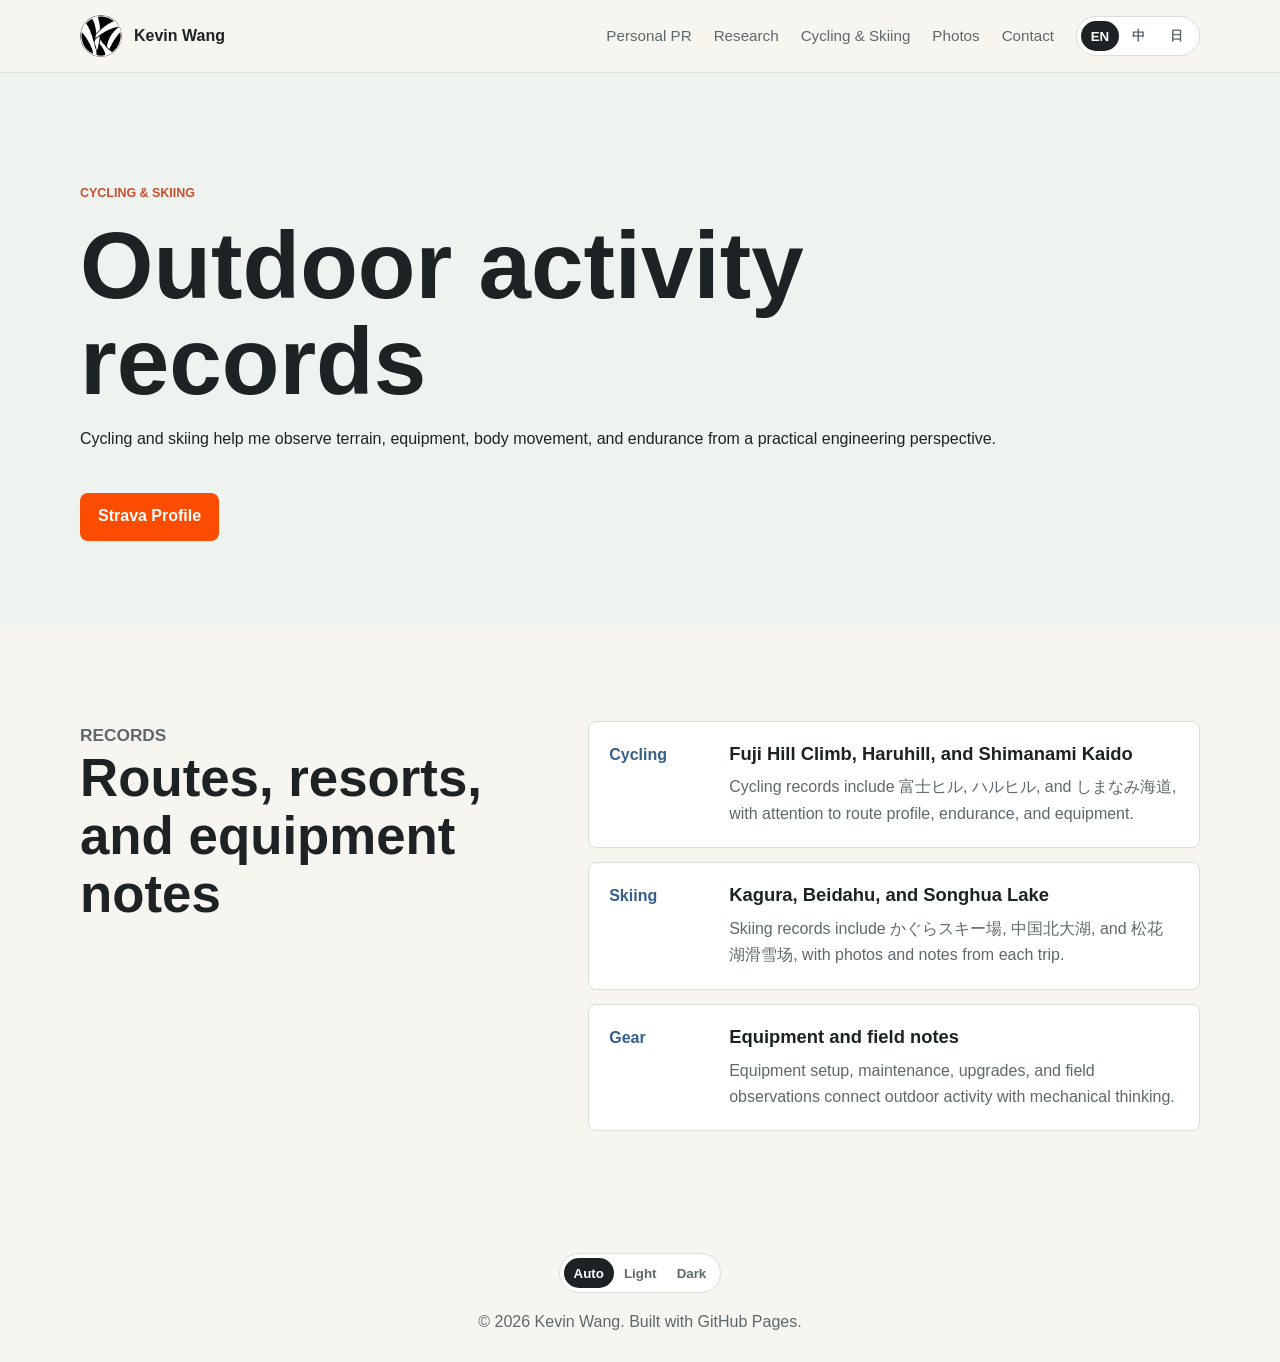
==== activity.html @ c82fac6e "Move activity and photos to subpages" ====
<!DOCTYPE html>
<html lang="en">
<head>
  <meta charset="UTF-8">
  <meta name="viewport" content="width=device-width, initial-scale=1.0">
  <meta name="description" content="Cycling and skiing records by Kevin Wang.">
  <title>Cycling & Skiing | Kevin Wang</title>
  <link rel="icon" type="image/png" sizes="32x32" href="assets/images/favicon.png">
  <link rel="apple-touch-icon" sizes="180x180" href="assets/images/apple-touch-icon.png">
  <link rel="stylesheet" href="assets/css/styles.css">
</head>
<body>
  <header class="site-header">
    <nav class="nav" aria-label="Main navigation">
      <a class="brand" href="index.html#home" aria-label="Kevin Wang home">
        <span class="brand-mark"><img src="assets/images/site-icon.png" alt=""></span>
        <span class="brand-text">Kevin Wang</span>
      </a>
      <button class="nav-toggle" type="button" aria-expanded="false" aria-controls="nav-menu" aria-label="Open navigation">
        <span></span>
        <span></span>
        <span></span>
      </button>
      <div class="nav-menu" id="nav-menu">
        <a href="index.html#pr" data-i18n="nav.pr">Personal PR</a>
        <a href="index.html#research" data-i18n="nav.research">Research</a>
        <a href="activity.html" data-i18n="nav.activity">Cycling & Skiing</a>
        <a href="photos.html" data-i18n="nav.photos">Photos</a>
        <a href="index.html#contact" data-i18n="nav.contact">Contact</a>
        <div class="language-switcher" aria-label="Language selector">
          <button class="lang-button active" type="button" data-lang="en">EN</button>
          <button class="lang-button" type="button" data-lang="zh">中</button>
          <button class="lang-button" type="button" data-lang="ja">日</button>
        </div>
      </div>
    </nav>
  </header>

  <main>
    <section class="subpage-hero section-muted">
      <div class="section-inner">
        <p class="section-kicker" data-i18n="activity.kicker">Cycling & Skiing</p>
        <h1 data-i18n="activity.title">Outdoor activity records</h1>
        <p data-i18n="activity.body">Cycling and skiing help me observe terrain, equipment, body movement, and endurance from a practical engineering perspective.</p>
        <a class="strava-link" href="https://strava.com/athletes/123462810" target="_blank" rel="noreferrer">Strava Profile</a>
      </div>
    </section>

    <section class="section">
      <div class="section-inner activity-layout">
        <div class="section-heading compact">
          <p class="section-kicker">Records</p>
          <h2>Routes, resorts, and equipment notes</h2>
        </div>
        <div class="ride-list">
          <article class="ride-item">
            <span class="ride-date">Cycling</span>
            <div>
              <h3 data-i18n="activity.cycling.title">Fuji Hill Climb, Haruhill, and Shimanami Kaido</h3>
              <p data-i18n="activity.cycling.body">Cycling records include 富士ヒル, ハルヒル, and しまなみ海道, with attention to route profile, endurance, and equipment.</p>
            </div>
          </article>
          <article class="ride-item">
            <span class="ride-date">Skiing</span>
            <div>
              <h3 data-i18n="activity.skiing.title">Kagura, Beidahu, and Songhua Lake</h3>
              <p data-i18n="activity.skiing.body">Skiing records include かぐらスキー場, 中国北大湖, and 松花湖滑雪场, with photos and notes from each trip.</p>
            </div>
          </article>
          <article class="ride-item">
            <span class="ride-date">Gear</span>
            <div>
              <h3 data-i18n="activity.gear.title">Equipment and field notes</h3>
              <p data-i18n="activity.gear.body">Equipment setup, maintenance, upgrades, and field observations connect outdoor activity with mechanical thinking.</p>
            </div>
          </article>
        </div>
      </div>
    </section>
  </main>

  <footer class="site-footer">
    <div class="theme-switcher footer-theme-switcher" aria-label="Theme selector">
      <button class="theme-button active" type="button" data-theme-choice="auto">Auto</button>
      <button class="theme-button" type="button" data-theme-choice="light">Light</button>
      <button class="theme-button" type="button" data-theme-choice="dark">Dark</button>
    </div>
    <p>&copy; <span id="year"></span> Kevin Wang. Built with GitHub Pages.</p>
  </footer>

  <script src="assets/js/main.js"></script>
</body>
</html>
---- assets/css/styles.css ----
:root {
  color-scheme: light;
  --bg: #f7f5ef;
  --surface: #ffffff;
  --surface-soft: #eef3f0;
  --ink: #1d2324;
  --muted: #5d696c;
  --line: #d8dedb;
  --accent: #c94f32;
  --accent-dark: #8f3525;
  --green: #2f6b57;
  --blue: #355f8c;
  --shadow: 0 20px 50px rgba(32, 39, 38, 0.12);
  --header-bg: rgba(247, 245, 239, 0.9);
  --header-line: rgba(216, 222, 219, 0.8);
  --on-dark: #ffffff;
  --band-bg: #1d2324;
  --band-text: #ffffff;
  --band-muted: rgba(255, 255, 255, 0.78);
  --band-line: rgba(255, 255, 255, 0.2);
  --control-active-bg: #1d2324;
  --control-active-fg: #ffffff;
  --hero-shade-desktop: linear-gradient(90deg, rgba(18, 24, 24, 0.82), rgba(18, 24, 24, 0.42), rgba(18, 24, 24, 0.12));
  --hero-shade-mobile: linear-gradient(180deg, rgba(18, 24, 24, 0.4), rgba(18, 24, 24, 0.86));
}

@media (prefers-color-scheme: dark) {
  :root {
    color-scheme: dark;
    --bg: #101414;
    --surface: #182020;
    --surface-soft: #141b1b;
    --ink: #eef3f0;
    --muted: #aab6b4;
    --line: #2b3838;
    --accent: #f07a55;
    --accent-dark: #ff9a7a;
    --green: #63a88e;
    --blue: #82aee0;
    --shadow: 0 20px 50px rgba(0, 0, 0, 0.38);
    --header-bg: rgba(16, 20, 20, 0.9);
    --header-line: rgba(43, 56, 56, 0.85);
    --on-dark: #f7f5ef;
    --band-bg: #090c0c;
    --band-text: #f7f5ef;
    --band-muted: rgba(247, 245, 239, 0.76);
    --band-line: rgba(247, 245, 239, 0.18);
    --control-active-bg: #f7f5ef;
    --control-active-fg: #101414;
    --hero-shade-desktop: linear-gradient(90deg, rgba(5, 8, 8, 0.9), rgba(5, 8, 8, 0.58), rgba(5, 8, 8, 0.22));
    --hero-shade-mobile: linear-gradient(180deg, rgba(5, 8, 8, 0.48), rgba(5, 8, 8, 0.92));
  }
}

:root[data-theme="light"] {
  color-scheme: light;
  --bg: #f7f5ef;
  --surface: #ffffff;
  --surface-soft: #eef3f0;
  --ink: #1d2324;
  --muted: #5d696c;
  --line: #d8dedb;
  --accent: #c94f32;
  --accent-dark: #8f3525;
  --green: #2f6b57;
  --blue: #355f8c;
  --shadow: 0 20px 50px rgba(32, 39, 38, 0.12);
  --header-bg: rgba(247, 245, 239, 0.9);
  --header-line: rgba(216, 222, 219, 0.8);
  --on-dark: #ffffff;
  --band-bg: #1d2324;
  --band-text: #ffffff;
  --band-muted: rgba(255, 255, 255, 0.78);
  --band-line: rgba(255, 255, 255, 0.2);
  --control-active-bg: #1d2324;
  --control-active-fg: #ffffff;
  --hero-shade-desktop: linear-gradient(90deg, rgba(18, 24, 24, 0.82), rgba(18, 24, 24, 0.42), rgba(18, 24, 24, 0.12));
  --hero-shade-mobile: linear-gradient(180deg, rgba(18, 24, 24, 0.4), rgba(18, 24, 24, 0.86));
}

:root[data-theme="dark"] {
  color-scheme: dark;
  --bg: #101414;
  --surface: #182020;
  --surface-soft: #141b1b;
  --ink: #eef3f0;
  --muted: #aab6b4;
  --line: #2b3838;
  --accent: #f07a55;
  --accent-dark: #ff9a7a;
  --green: #63a88e;
  --blue: #82aee0;
  --shadow: 0 20px 50px rgba(0, 0, 0, 0.38);
  --header-bg: rgba(16, 20, 20, 0.9);
  --header-line: rgba(43, 56, 56, 0.85);
  --on-dark: #f7f5ef;
  --band-bg: #090c0c;
  --band-text: #f7f5ef;
  --band-muted: rgba(247, 245, 239, 0.76);
  --band-line: rgba(247, 245, 239, 0.18);
  --control-active-bg: #f7f5ef;
  --control-active-fg: #101414;
  --hero-shade-desktop: linear-gradient(90deg, rgba(5, 8, 8, 0.9), rgba(5, 8, 8, 0.58), rgba(5, 8, 8, 0.22));
  --hero-shade-mobile: linear-gradient(180deg, rgba(5, 8, 8, 0.48), rgba(5, 8, 8, 0.92));
}

* {
  box-sizing: border-box;
}

html {
  scroll-behavior: smooth;
}

body {
  margin: 0;
  background: var(--bg);
  color: var(--ink);
  font-family: Inter, "Noto Sans SC", "Noto Sans JP", "Hiragino Sans", "Microsoft YaHei", Arial, sans-serif;
  line-height: 1.65;
}

img {
  display: block;
  max-width: 100%;
}

a {
  color: inherit;
  text-decoration: none;
}

.site-header {
  position: sticky;
  top: 0;
  z-index: 20;
  background: var(--header-bg);
  border-bottom: 1px solid var(--header-line);
  backdrop-filter: blur(16px);
}

.nav {
  display: flex;
  align-items: center;
  justify-content: space-between;
  width: min(1120px, calc(100% - 32px));
  min-height: 72px;
  margin: 0 auto;
}

.brand {
  display: inline-flex;
  align-items: center;
  gap: 12px;
  font-weight: 800;
}

.brand-mark {
  display: grid;
  width: 42px;
  height: 42px;
  overflow: hidden;
  place-items: center;
  border-radius: 50%;
  background: transparent;
  color: #fff;
  font-size: 0.9rem;
}

.brand-mark img {
  width: 100%;
  height: 100%;
  object-fit: contain;
}

.brand-text {
  white-space: nowrap;
}

.nav-menu {
  display: flex;
  align-items: center;
  gap: 22px;
  color: var(--muted);
  font-size: 0.95rem;
}

.nav-menu a:hover {
  color: var(--ink);
}

.language-switcher,
.theme-switcher {
  display: inline-flex;
  padding: 4px;
  border: 1px solid var(--line);
  border-radius: 999px;
  background: var(--surface);
}

.lang-button,
.theme-button {
  min-width: 38px;
  height: 30px;
  border: 0;
  border-radius: 999px;
  background: transparent;
  color: var(--muted);
  cursor: pointer;
  font-weight: 700;
}

.theme-button {
  min-width: 50px;
  padding: 0 10px;
}

.lang-button.active,
.theme-button.active {
  background: var(--control-active-bg);
  color: var(--control-active-fg);
}

.footer-theme-switcher {
  margin: 0 auto 16px;
  width: fit-content;
}

.nav-toggle {
  display: none;
  width: 42px;
  height: 42px;
  border: 1px solid var(--line);
  border-radius: 8px;
  background: var(--surface);
}

.nav-toggle span {
  display: block;
  width: 18px;
  height: 2px;
  margin: 4px auto;
  background: var(--ink);
}

.hero {
  position: relative;
  display: grid;
  min-height: 720px;
  overflow: hidden;
  place-items: end start;
  isolation: isolate;
}

.hero-media {
  position: absolute;
  inset: 0;
  z-index: -2;
}

.hero-media img {
  width: 100%;
  height: 100%;
  object-fit: cover;
}

.hero::after {
  position: absolute;
  inset: 0;
  z-index: -1;
  content: "";
  background: var(--hero-shade-desktop);
}

.hero-content {
  width: min(720px, calc(100% - 32px));
  margin: 0 auto 86px;
  color: var(--on-dark);
}

.eyebrow,
.section-kicker {
  margin: 0 0 14px;
  color: var(--accent);
  font-size: 0.78rem;
  font-weight: 900;
  letter-spacing: 0;
  text-transform: uppercase;
}

.hero .eyebrow {
  color: #f0c0aa;
}

h1,
h2,
h3,
p {
  overflow-wrap: anywhere;
}

h1 {
  max-width: 12em;
  margin: 0;
  font-size: clamp(2.8rem, 9vw, 5.9rem);
  line-height: 1.02;
  letter-spacing: 0;
}

h2 {
  margin: 0;
  font-size: clamp(2rem, 5vw, 3.3rem);
  line-height: 1.1;
  letter-spacing: 0;
}

h3 {
  margin: 0 0 8px;
  font-size: 1.15rem;
  line-height: 1.35;
}

.hero-copy {
  max-width: 620px;
  margin: 24px 0 0;
  color: color-mix(in srgb, var(--on-dark) 86%, transparent);
  font-size: 1.12rem;
}

.hero-actions {
  display: flex;
  flex-wrap: wrap;
  gap: 12px;
  margin-top: 32px;
}

.button {
  display: inline-flex;
  align-items: center;
  justify-content: center;
  min-height: 46px;
  padding: 0 20px;
  border-radius: 8px;
  font-weight: 800;
}

.button.primary {
  background: var(--accent);
  color: #fff;
}

.button.secondary {
  border: 1px solid rgba(255, 255, 255, 0.58);
  color: #fff;
}

.section,
.section-band {
  padding: 96px 0;
}

.subpage-hero {
  padding: 110px 0 84px;
}

.subpage-hero h1 {
  max-width: 10em;
  color: var(--ink);
}

.subpage-hero p:last-child {
  max-width: 720px;
  margin: 22px 0 0;
  color: var(--muted);
  font-size: 1.08rem;
}

.section-inner {
  width: min(1120px, calc(100% - 32px));
  margin: 0 auto;
}

.section-band {
  background: var(--band-bg);
  color: var(--band-text);
}

.pr-layout,
.contact-grid,
.activity-layout {
  display: grid;
  grid-template-columns: minmax(0, 0.85fr) minmax(0, 1.15fr);
  gap: 56px;
  align-items: start;
}

.pr-copy p,
.activity-layout > .section-heading p:last-of-type,
.contact-panel p {
  margin: 0;
  color: var(--band-muted);
  font-size: 1.08rem;
}

.pr-copy {
  display: grid;
  gap: 18px;
}

.quick-facts {
  display: flex;
  flex-wrap: wrap;
  gap: 10px;
  margin-top: 8px;
}

.quick-facts span {
  display: inline-flex;
  min-height: 36px;
  align-items: center;
  padding: 0 12px;
  border: 1px solid var(--band-line);
  border-radius: 8px;
  color: var(--band-text);
  font-size: 0.9rem;
  font-weight: 800;
}

.section-heading {
  display: flex;
  align-items: end;
  justify-content: space-between;
  gap: 24px;
  margin-bottom: 34px;
}

.section-heading.compact {
  display: block;
  margin-bottom: 0;
}

.section-note {
  max-width: 320px;
  margin: 0;
  color: var(--muted);
}

.section-muted {
  background: var(--surface-soft);
}

.project-grid {
  display: grid;
  grid-template-columns: repeat(3, minmax(0, 1fr));
  gap: 22px;
}

.project-card {
  overflow: hidden;
  border: 1px solid var(--line);
  border-radius: 8px;
  background: var(--surface);
  box-shadow: var(--shadow);
}

.project-card img {
  width: 100%;
  aspect-ratio: 4 / 3;
  object-fit: cover;
}

.card-body {
  padding: 22px;
}

.tag {
  display: inline-block;
  margin-bottom: 12px;
  color: var(--green);
  font-size: 0.78rem;
  font-weight: 900;
}

.card-body p,
.ride-item p {
  margin: 0;
  color: var(--muted);
}

.gallery-grid {
  display: grid;
  grid-template-columns: repeat(4, minmax(0, 1fr));
  gap: 16px;
}

.gallery-grid figure {
  position: relative;
  min-height: 220px;
  margin: 0;
  overflow: hidden;
  border-radius: 8px;
  background: #d8dedb;
}

.gallery-grid img {
  width: 100%;
  height: 100%;
  min-height: 220px;
  object-fit: cover;
  transition: transform 0.25s ease;
}

.gallery-grid figure:hover img {
  transform: scale(1.04);
}

.gallery-grid figcaption {
  position: absolute;
  right: 12px;
  bottom: 12px;
  left: 12px;
  padding: 10px 12px;
  border-radius: 8px;
  background: rgba(29, 35, 36, 0.72);
  color: #fff;
  font-weight: 800;
}

.activity-layout {
  align-items: stretch;
}

.activity-layout > .section-heading p:last-of-type {
  color: var(--muted);
}

.link-button {
  width: fit-content;
  margin-top: 24px;
  background: var(--green);
  color: #fff;
}

.strava-link {
  display: inline-flex;
  min-height: 48px;
  width: fit-content;
  align-items: center;
  justify-content: center;
  margin-top: 24px;
  padding: 0 18px;
  border-radius: 8px;
  background: #fc4c02;
  color: #fff;
  font-weight: 900;
}

.ride-list {
  display: grid;
  gap: 14px;
}

.ride-item {
  display: grid;
  grid-template-columns: 98px minmax(0, 1fr);
  gap: 22px;
  padding: 20px;
  border: 1px solid var(--line);
  border-radius: 8px;
  background: var(--surface);
}

.ride-date {
  color: var(--blue);
  font-weight: 900;
}

.contact-links {
  display: flex;
  flex-wrap: wrap;
  gap: 12px;
}

.contact-panel {
  display: grid;
  gap: 18px;
}

.contact-links a {
  display: inline-flex;
  min-height: 44px;
  align-items: center;
  justify-content: center;
  padding: 0 18px;
  border: 1px solid rgba(255, 255, 255, 0.22);
  border-radius: 8px;
  color: #fff;
  font-weight: 800;
}

.site-footer {
  padding: 26px 16px;
  color: var(--muted);
  text-align: center;
}

.site-footer p {
  margin: 0;
}

@media (max-width: 860px) {
  .nav-toggle {
    display: inline-block;
  }

  .nav-menu {
    position: absolute;
    top: 72px;
    right: 16px;
    left: 16px;
    display: none;
    flex-direction: column;
    align-items: stretch;
    gap: 4px;
    padding: 14px;
    border: 1px solid var(--line);
    border-radius: 8px;
    background: var(--surface);
    box-shadow: var(--shadow);
  }

  .nav-menu.open {
    display: flex;
  }

  .nav-menu a {
    padding: 10px 8px;
  }

  .language-switcher,
  .theme-switcher {
    align-self: flex-start;
    margin-top: 8px;
  }

  .hero {
    min-height: 650px;
  }

  .hero::after {
    background: var(--hero-shade-mobile);
  }

  .hero-content {
    margin-bottom: 52px;
  }

  .pr-layout,
  .contact-grid,
  .activity-layout {
    grid-template-columns: 1fr;
    gap: 28px;
  }

  .project-grid,
  .gallery-grid {
    grid-template-columns: repeat(2, minmax(0, 1fr));
  }
}

@media (max-width: 560px) {
  .brand-text {
    display: none;
  }

  .section,
  .section-band {
    padding: 68px 0;
  }

  .subpage-hero {
    padding: 78px 0 56px;
  }

  .project-grid,
  .gallery-grid {
    grid-template-columns: 1fr;
  }

  .ride-item {
    grid-template-columns: 1fr;
    gap: 8px;
  }
}
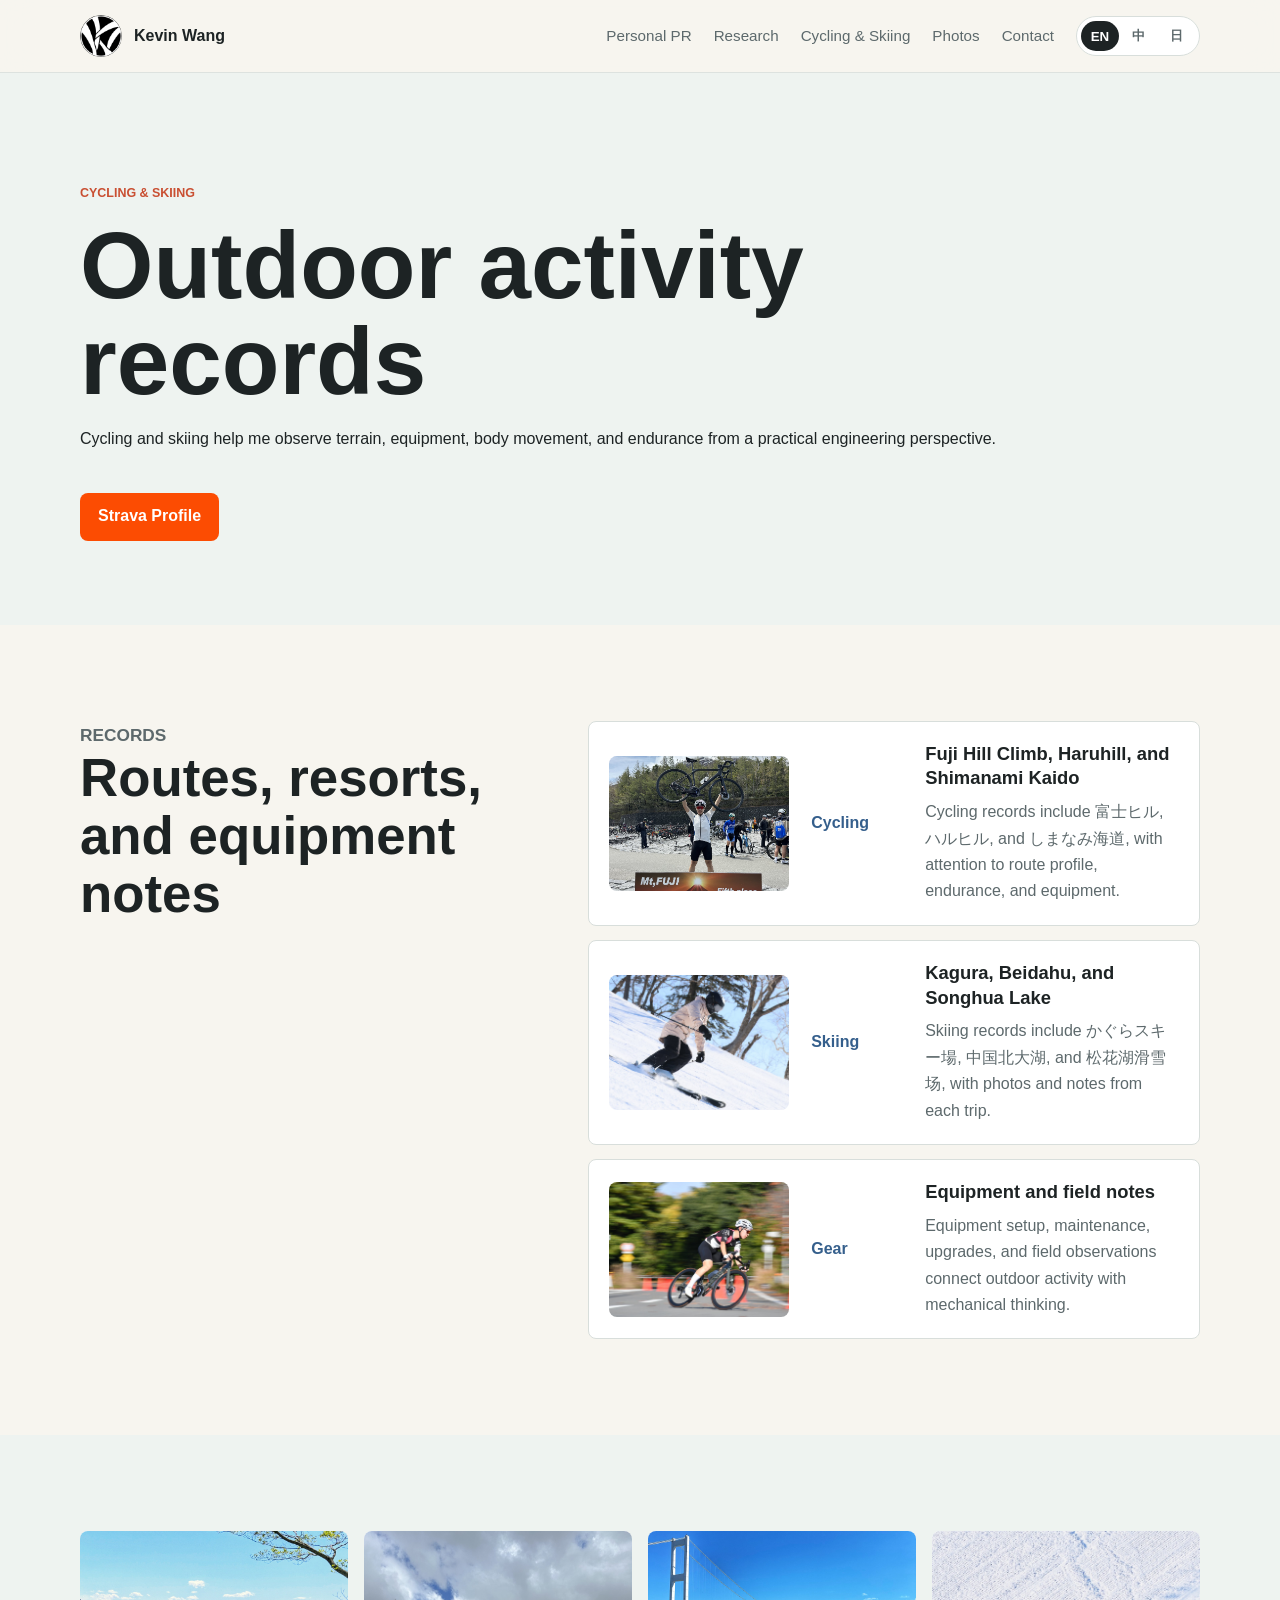
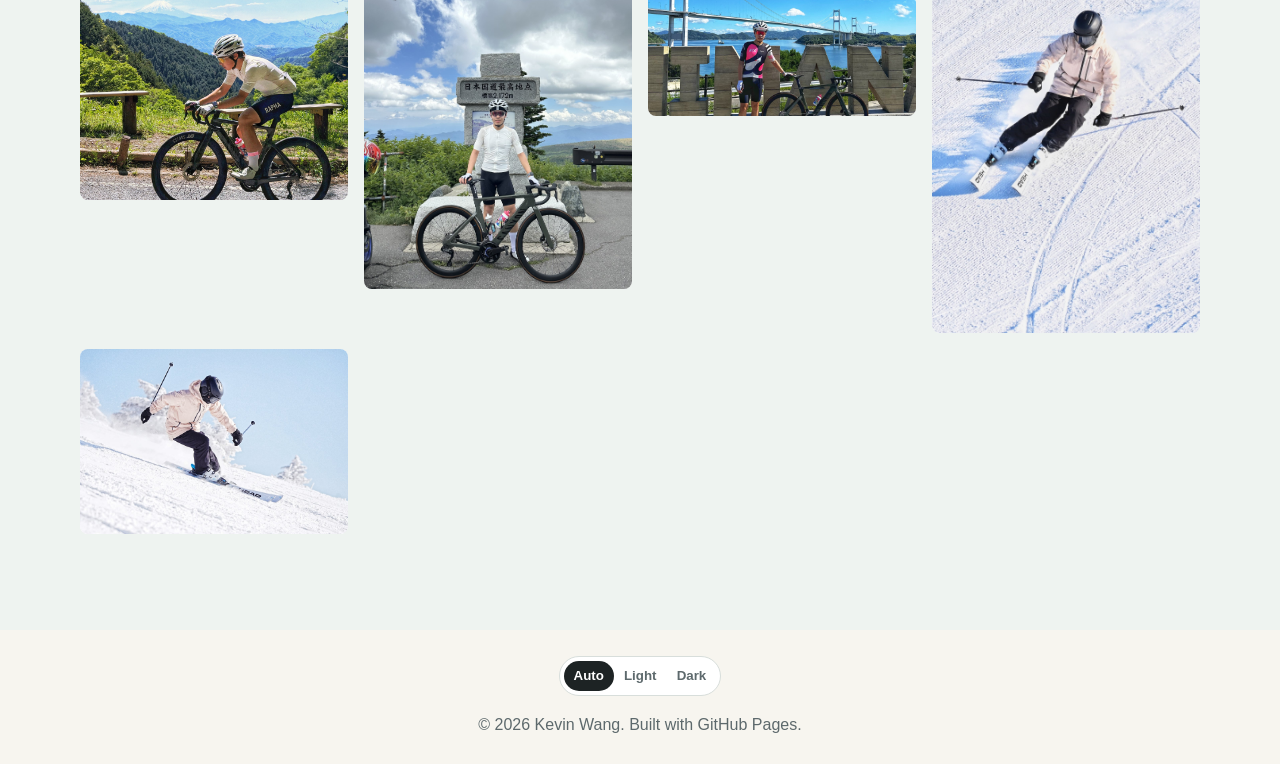
==== commit ffd295f5: "Add photo caption overlays" ====
--- a/activity.html
+++ b/activity.html
@@ -53,27 +53,42 @@
           <h2>Routes, resorts, and equipment notes</h2>
         </div>
         <div class="ride-list">
-          <article class="ride-item">
+          <article class="ride-item media-ride-item">
+            <img src="assets/images/activity/cycling-fuji-hillclimb-finish.jpg" alt="Fuji Hill Climb finish area">
             <span class="ride-date">Cycling</span>
             <div>
               <h3 data-i18n="activity.cycling.title">Fuji Hill Climb, Haruhill, and Shimanami Kaido</h3>
               <p data-i18n="activity.cycling.body">Cycling records include 富士ヒル, ハルヒル, and しまなみ海道, with attention to route profile, endurance, and equipment.</p>
             </div>
           </article>
-          <article class="ride-item">
+          <article class="ride-item media-ride-item">
+            <img src="assets/images/activity/skiing-slope-carve.jpg" alt="Skiing on a snowy slope">
             <span class="ride-date">Skiing</span>
             <div>
               <h3 data-i18n="activity.skiing.title">Kagura, Beidahu, and Songhua Lake</h3>
               <p data-i18n="activity.skiing.body">Skiing records include かぐらスキー場, 中国北大湖, and 松花湖滑雪场, with photos and notes from each trip.</p>
             </div>
           </article>
-          <article class="ride-item">
+          <article class="ride-item media-ride-item">
+            <img src="assets/images/activity/cycling-road-action.jpg" alt="Road cycling action">
             <span class="ride-date">Gear</span>
             <div>
               <h3 data-i18n="activity.gear.title">Equipment and field notes</h3>
               <p data-i18n="activity.gear.body">Equipment setup, maintenance, upgrades, and field observations connect outdoor activity with mechanical thinking.</p>
             </div>
           </article>
+        </div>
+      </div>
+    </section>
+
+    <section class="section section-muted">
+      <div class="section-inner">
+        <div class="activity-photo-grid">
+          <figure tabindex="0"><img src="assets/images/activity/cycling-fuji-view.jpg" alt="Cycling with Mount Fuji view"><figcaption>Fuji view ride</figcaption></figure>
+          <figure tabindex="0"><img src="assets/images/activity/cycling-summit-bike.jpg" alt="Cycling summit record"><figcaption>Summit record</figcaption></figure>
+          <figure tabindex="0"><img src="assets/images/activity/cycling-shimanami-kaido.jpg" alt="Shimanami Kaido cycling"><figcaption>Shimanami Kaido</figcaption></figure>
+          <figure tabindex="0"><img src="assets/images/activity/skiing-groomed-run.jpg" alt="Skiing on a groomed run"><figcaption>Groomed ski run</figcaption></figure>
+          <figure tabindex="0"><img src="assets/images/activity/skiing-snow-turn.jpg" alt="Ski turn in powder snow"><figcaption>Snow turn</figcaption></figure>
         </div>
       </div>
     </section>
--- a/assets/css/styles.css
+++ b/assets/css/styles.css
@@ -502,6 +502,12 @@
   background: #d8dedb;
 }
 
+.gallery-grid figure:focus,
+.activity-photo-grid figure:focus {
+  outline: 2px solid var(--accent);
+  outline-offset: 3px;
+}
+
 .gallery-grid img {
   width: 100%;
   height: 100%;
@@ -514,6 +520,25 @@
   transform: scale(1.04);
 }
 
+.natural-gallery {
+  align-items: start;
+}
+
+.natural-gallery figure {
+  min-height: 0;
+}
+
+.natural-gallery img {
+  height: auto;
+  min-height: 0;
+  aspect-ratio: auto;
+  object-fit: contain;
+}
+
+.natural-gallery figure:hover img {
+  transform: none;
+}
+
 .gallery-grid figcaption {
   position: absolute;
   right: 12px;
@@ -524,6 +549,16 @@
   background: rgba(29, 35, 36, 0.72);
   color: #fff;
   font-weight: 800;
+  opacity: 0;
+  transform: translateY(8px);
+  transition: opacity 0.2s ease, transform 0.2s ease;
+}
+
+.gallery-grid figure:hover figcaption,
+.gallery-grid figure:focus figcaption,
+.gallery-grid figure:focus-within figcaption {
+  opacity: 1;
+  transform: translateY(0);
 }
 
 .activity-layout {
@@ -568,6 +603,70 @@
   border: 1px solid var(--line);
   border-radius: 8px;
   background: var(--surface);
+}
+
+.media-ride-item {
+  grid-template-columns: 180px 92px minmax(0, 1fr);
+  align-items: center;
+}
+
+.media-ride-item img {
+  width: 100%;
+  aspect-ratio: 4 / 3;
+  border-radius: 8px;
+  object-fit: cover;
+}
+
+.activity-photo-grid {
+  display: grid;
+  grid-template-columns: repeat(4, minmax(0, 1fr));
+  gap: 16px;
+  align-items: start;
+}
+
+.activity-photo-grid figure {
+  position: relative;
+  margin: 0;
+  overflow: hidden;
+  border-radius: 8px;
+  background: var(--surface);
+}
+
+.activity-photo-grid img {
+  width: 100%;
+  height: auto;
+  object-fit: contain;
+}
+
+.activity-photo-grid figcaption {
+  position: absolute;
+  right: 12px;
+  bottom: 12px;
+  left: 12px;
+  padding: 10px 12px;
+  border-radius: 8px;
+  background: rgba(29, 35, 36, 0.72);
+  color: #fff;
+  font-size: 0.9rem;
+  font-weight: 800;
+  opacity: 0;
+  transform: translateY(8px);
+  transition: opacity 0.2s ease, transform 0.2s ease;
+}
+
+.activity-photo-grid figure:hover figcaption,
+.activity-photo-grid figure:focus figcaption,
+.activity-photo-grid figure:focus-within figcaption {
+  opacity: 1;
+  transform: translateY(0);
+}
+
+@media (hover: none) {
+  .gallery-grid figure:active figcaption,
+  .activity-photo-grid figure:active figcaption {
+    opacity: 1;
+    transform: translateY(0);
+  }
 }
 
 .ride-date {
@@ -666,6 +765,22 @@
   .gallery-grid {
     grid-template-columns: repeat(2, minmax(0, 1fr));
   }
+
+  .media-ride-item {
+    grid-template-columns: 140px minmax(0, 1fr);
+  }
+
+  .media-ride-item .ride-date {
+    grid-column: 2;
+  }
+
+  .media-ride-item div {
+    grid-column: 1 / -1;
+  }
+
+  .activity-photo-grid {
+    grid-template-columns: repeat(2, minmax(0, 1fr));
+  }
 }
 
 @media (max-width: 560px) {
@@ -691,4 +806,15 @@
     grid-template-columns: 1fr;
     gap: 8px;
   }
-}
+
+  .media-ride-item,
+  .media-ride-item .ride-date,
+  .media-ride-item div {
+    grid-template-columns: 1fr;
+    grid-column: auto;
+  }
+
+  .activity-photo-grid {
+    grid-template-columns: 1fr;
+  }
+}
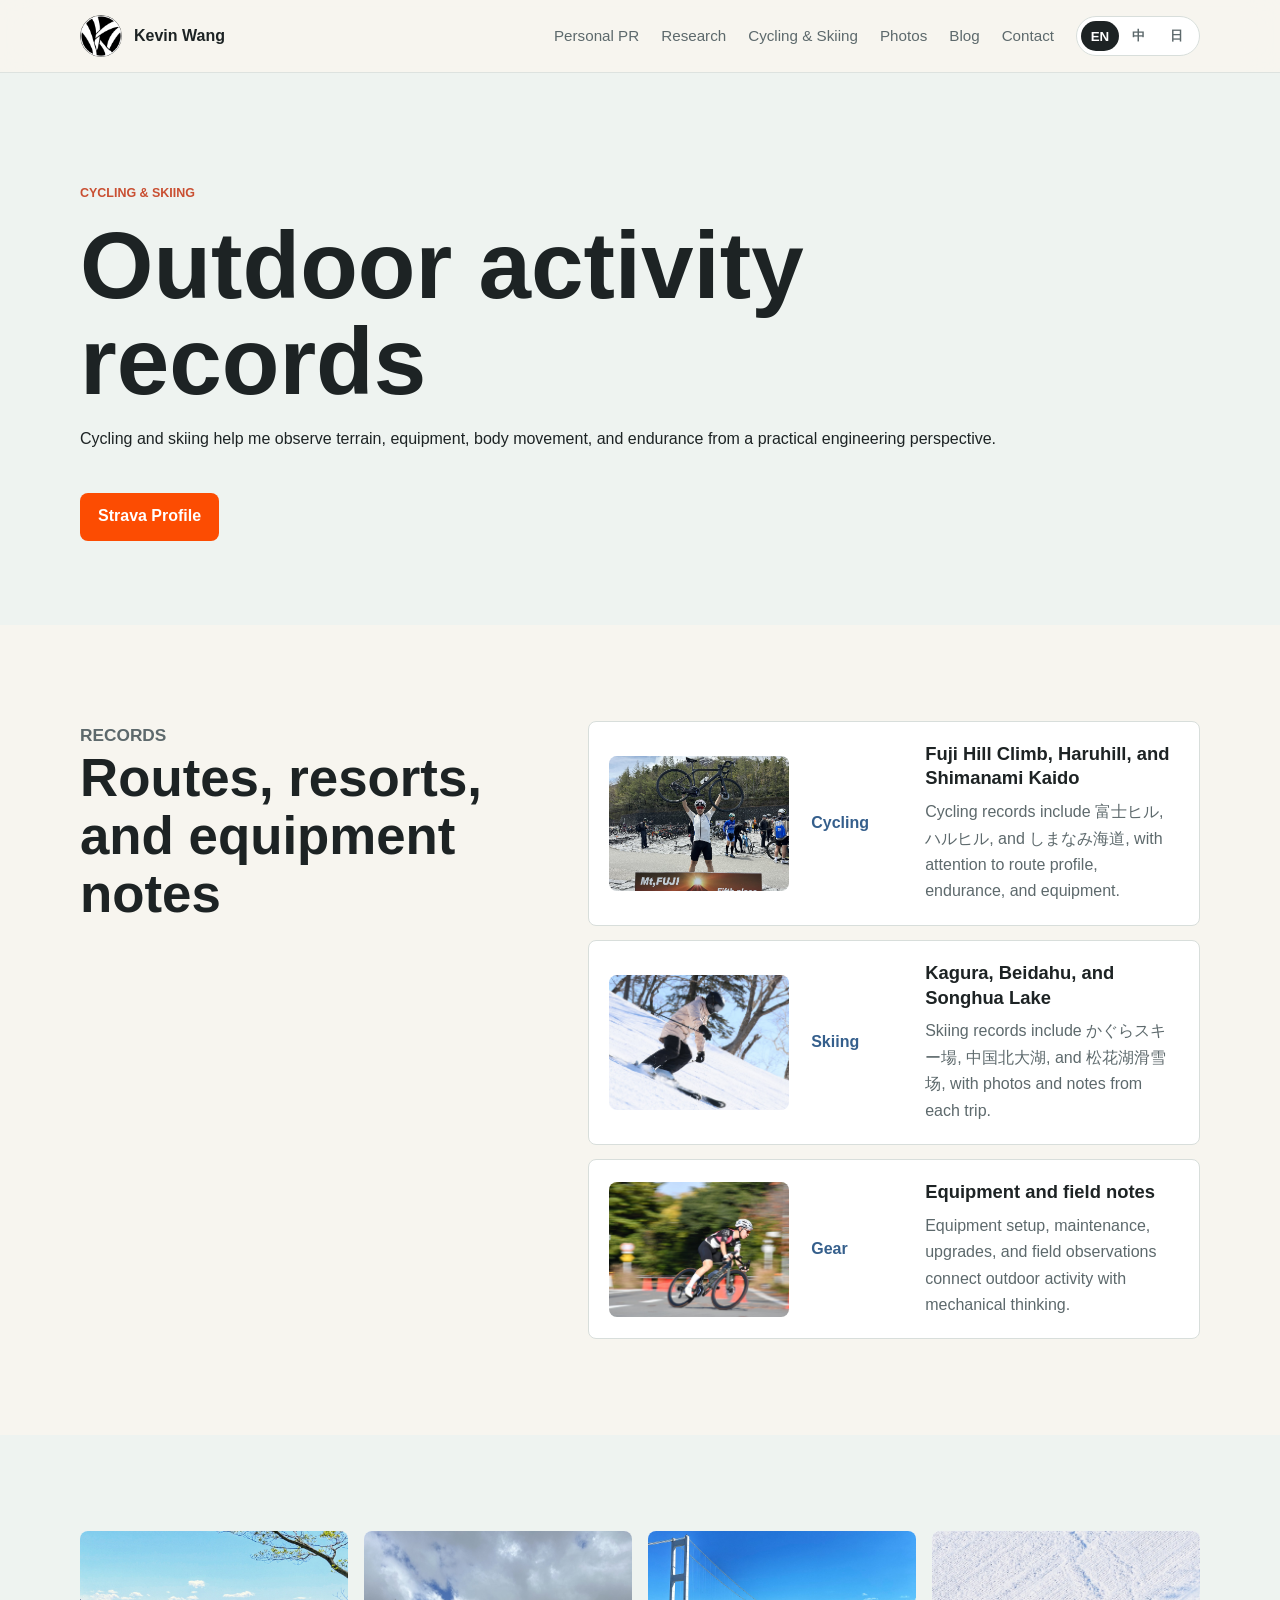
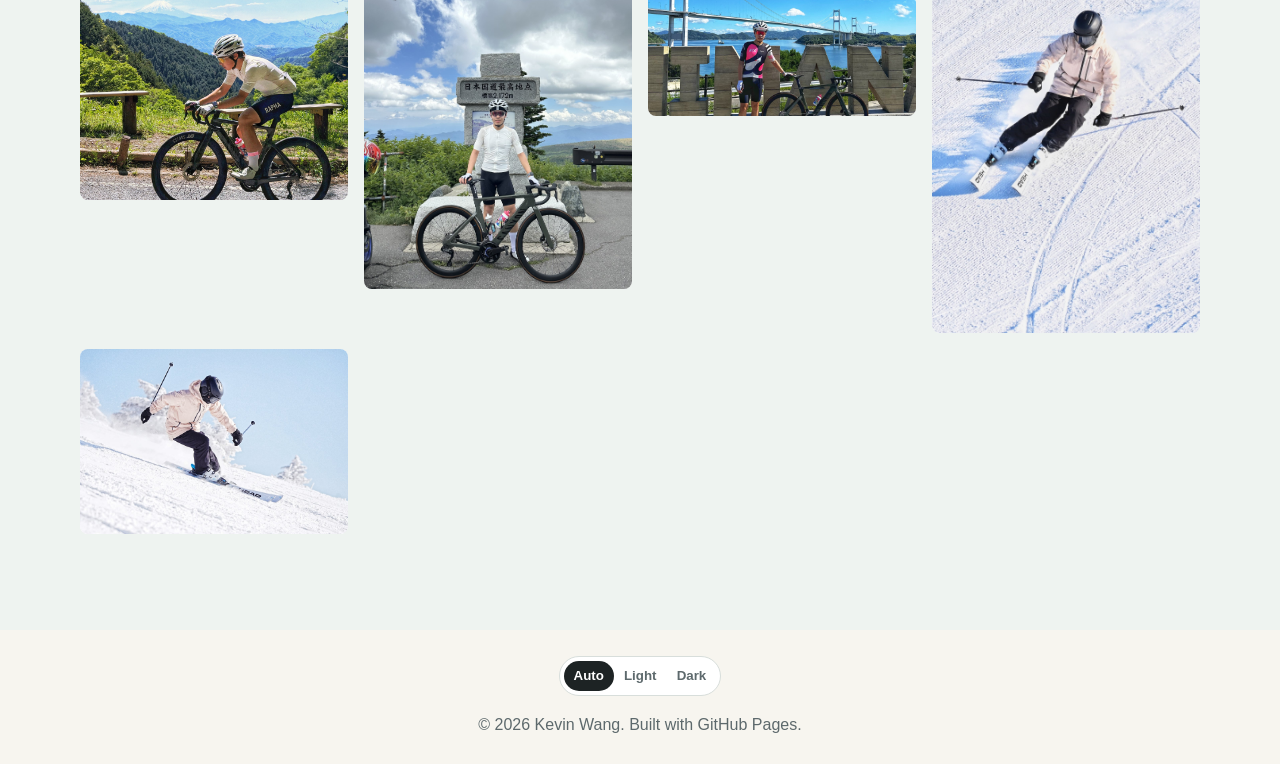
==== commit 94b39931: "Add static blog page" ====
--- a/activity.html
+++ b/activity.html
@@ -26,6 +26,7 @@
         <a href="index.html#research" data-i18n="nav.research">Research</a>
         <a href="activity.html" data-i18n="nav.activity">Cycling & Skiing</a>
         <a href="photos.html" data-i18n="nav.photos">Photos</a>
+        <a href="blog.html" data-i18n="nav.blog">Blog</a>
         <a href="index.html#contact" data-i18n="nav.contact">Contact</a>
         <div class="language-switcher" aria-label="Language selector">
           <button class="lang-button active" type="button" data-lang="en">EN</button>
--- a/assets/css/styles.css
+++ b/assets/css/styles.css
@@ -455,6 +455,48 @@
   gap: 22px;
 }
 
+.blog-grid {
+  display: grid;
+  grid-template-columns: repeat(3, minmax(0, 1fr));
+  gap: 22px;
+}
+
+.blog-card {
+  display: grid;
+  min-height: 260px;
+  align-content: start;
+  gap: 14px;
+  padding: 24px;
+  border: 1px solid var(--line);
+  border-radius: 8px;
+  background: var(--surface);
+  box-shadow: var(--shadow);
+}
+
+.blog-card h2 {
+  margin: 0;
+  font-size: 1.35rem;
+  line-height: 1.25;
+}
+
+.blog-card p {
+  margin: 0;
+  color: var(--muted);
+}
+
+.blog-card a {
+  width: fit-content;
+  margin-top: auto;
+  color: var(--accent);
+  font-weight: 900;
+}
+
+.blog-date {
+  color: var(--blue);
+  font-size: 0.85rem;
+  font-weight: 900;
+}
+
 .project-card {
   overflow: hidden;
   border: 1px solid var(--line);
@@ -762,7 +804,8 @@
   }
 
   .project-grid,
-  .gallery-grid {
+  .gallery-grid,
+  .blog-grid {
     grid-template-columns: repeat(2, minmax(0, 1fr));
   }
 
@@ -798,7 +841,8 @@
   }
 
   .project-grid,
-  .gallery-grid {
+  .gallery-grid,
+  .blog-grid {
     grid-template-columns: 1fr;
   }
 
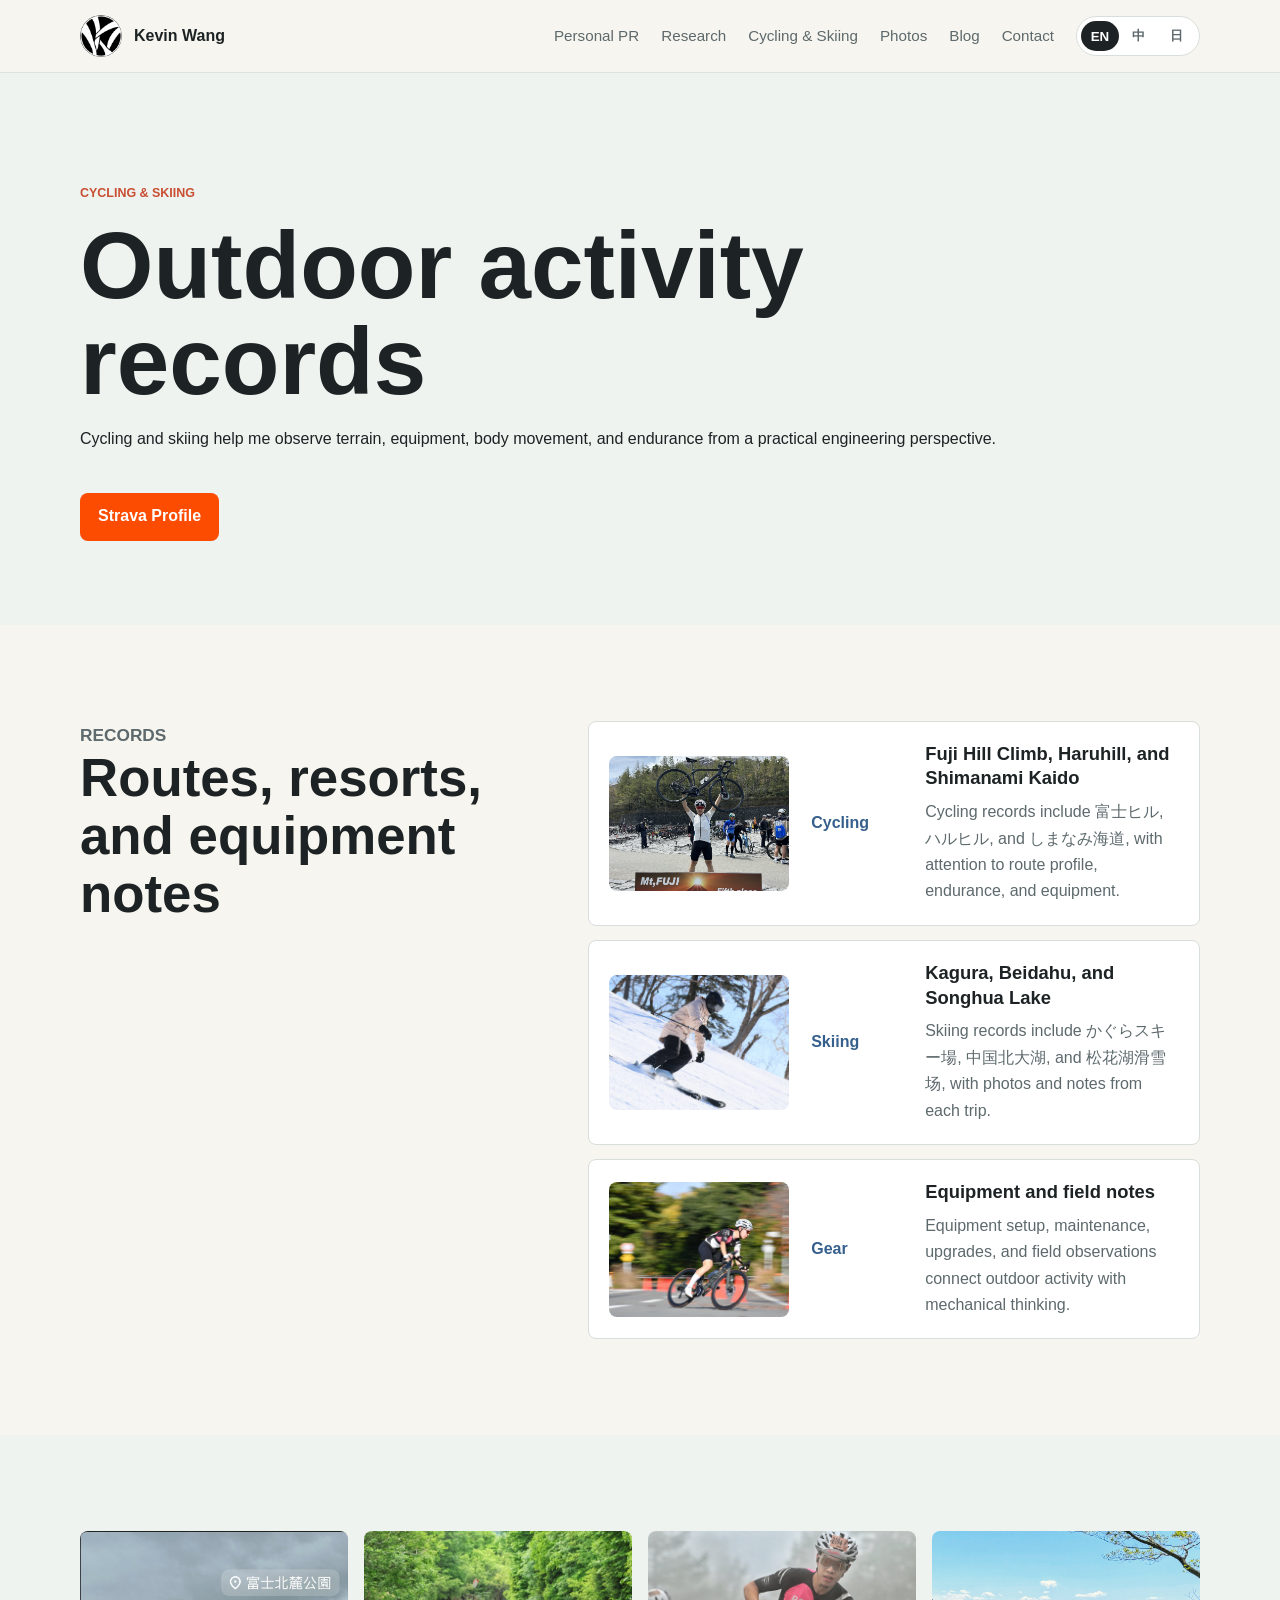
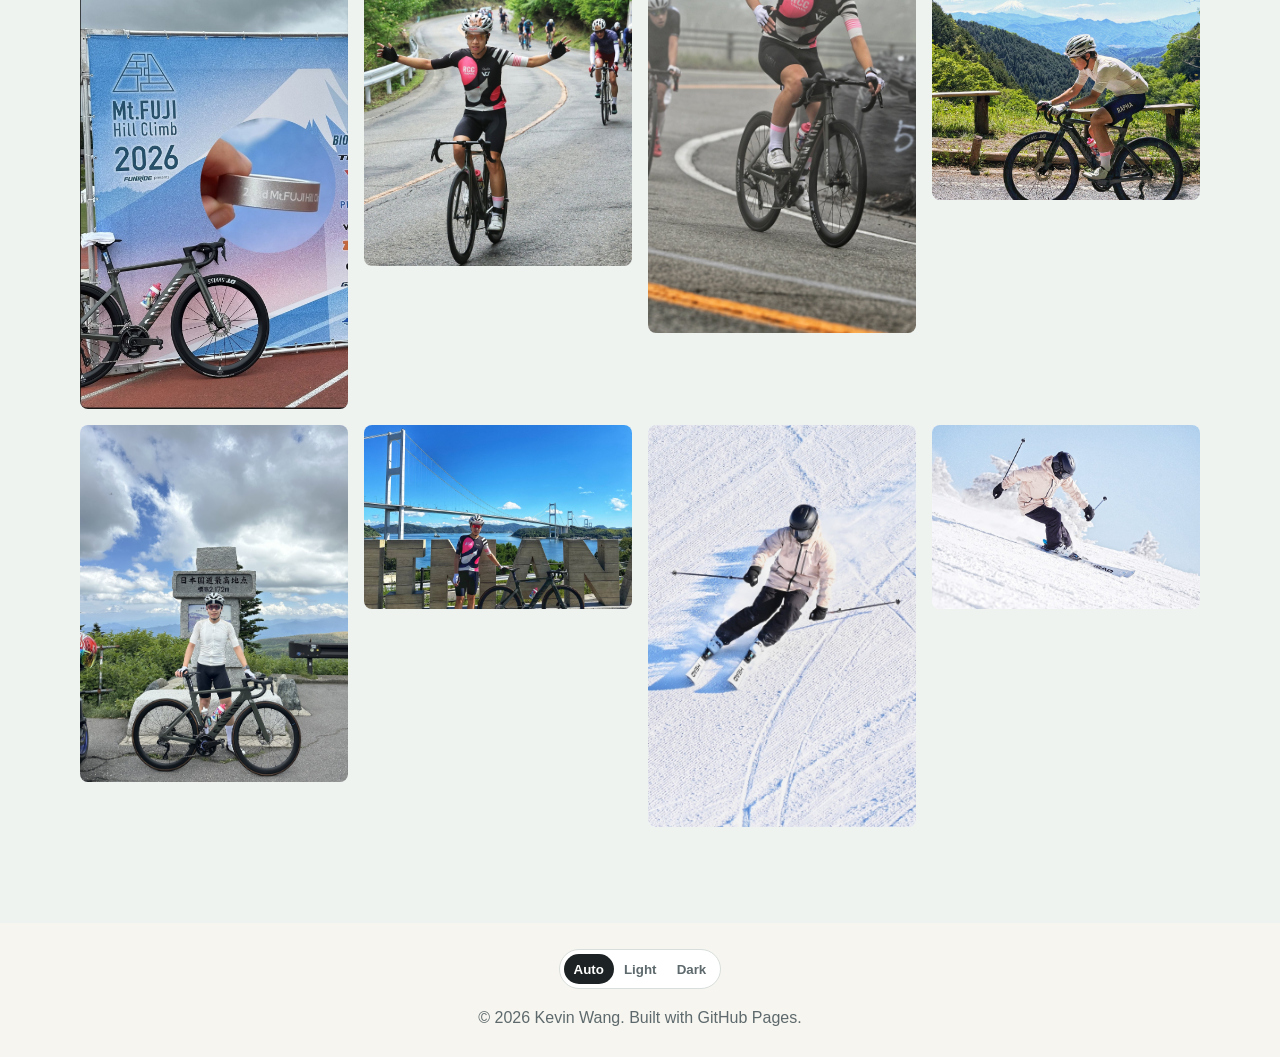
==== commit 911c4a55: "Add Fuji Hill Climb Silver Ring blog post" ====
--- a/activity.html
+++ b/activity.html
@@ -85,6 +85,9 @@
     <section class="section section-muted">
       <div class="section-inner">
         <div class="activity-photo-grid">
+          <figure tabindex="0"><img src="assets/images/activity/fuji-hill-silver-ring.jpg" alt="Mt. Fuji Hill Climb silver ring"><figcaption>Silver Ring</figcaption></figure>
+          <figure tabindex="0"><img src="assets/images/activity/fuji-hill-climb-road.jpg" alt="Cycling during Mt. Fuji Hill Climb"><figcaption>Fuji Hill climb</figcaption></figure>
+          <figure tabindex="0"><img src="assets/images/activity/fuji-hill-fog-climb.jpg" alt="Cycling through fog at Mt. Fuji Hill Climb"><figcaption>Foggy upper slopes</figcaption></figure>
           <figure tabindex="0"><img src="assets/images/activity/cycling-fuji-view.jpg" alt="Cycling with Mount Fuji view"><figcaption>Fuji view ride</figcaption></figure>
           <figure tabindex="0"><img src="assets/images/activity/cycling-summit-bike.jpg" alt="Cycling summit record"><figcaption>Summit record</figcaption></figure>
           <figure tabindex="0"><img src="assets/images/activity/cycling-shimanami-kaido.jpg" alt="Shimanami Kaido cycling"><figcaption>Shimanami Kaido</figcaption></figure>
--- a/assets/css/styles.css
+++ b/assets/css/styles.css
@@ -497,6 +497,101 @@
   font-weight: 900;
 }
 
+.blog-post {
+  width: min(960px, calc(100% - 32px));
+  margin: 0 auto;
+  padding: 92px 0;
+}
+
+.blog-post-header {
+  margin-bottom: 30px;
+}
+
+.blog-post-header h1 {
+  max-width: 900px;
+  color: var(--ink);
+}
+
+.blog-post-meta {
+  margin: 18px 0 0;
+  color: var(--muted);
+  font-weight: 800;
+}
+
+.blog-hero-image,
+.blog-post-gallery figure {
+  position: relative;
+  margin: 0;
+  overflow: hidden;
+  border-radius: 8px;
+  background: var(--surface);
+}
+
+.blog-hero-image img,
+.blog-post-gallery img {
+  width: 100%;
+  height: auto;
+  display: block;
+}
+
+.blog-hero-image figcaption,
+.blog-post-gallery figcaption {
+  position: absolute;
+  right: 12px;
+  bottom: 12px;
+  left: 12px;
+  padding: 10px 12px;
+  border-radius: 8px;
+  background: rgba(29, 35, 36, 0.72);
+  color: #fff;
+  font-weight: 800;
+  opacity: 0;
+  transform: translateY(8px);
+  transition: opacity 0.2s ease, transform 0.2s ease;
+}
+
+.blog-hero-image:hover figcaption,
+.blog-hero-image:focus figcaption,
+.blog-post-gallery figure:hover figcaption,
+.blog-post-gallery figure:focus figcaption {
+  opacity: 1;
+  transform: translateY(0);
+}
+
+.blog-post-body {
+  display: grid;
+  gap: 18px;
+  margin: 36px 0;
+  color: var(--ink);
+  font-size: 1.06rem;
+}
+
+.blog-post-body p {
+  margin: 0;
+}
+
+.result-list {
+  display: flex;
+  flex-wrap: wrap;
+  gap: 10px;
+  margin: 8px 0;
+}
+
+.result-list span {
+  padding: 8px 12px;
+  border: 1px solid var(--line);
+  border-radius: 8px;
+  background: var(--surface);
+  color: var(--blue);
+  font-weight: 900;
+}
+
+.blog-post-gallery {
+  display: grid;
+  grid-template-columns: repeat(2, minmax(0, 1fr));
+  gap: 18px;
+}
+
 .project-card {
   overflow: hidden;
   border: 1px solid var(--line);
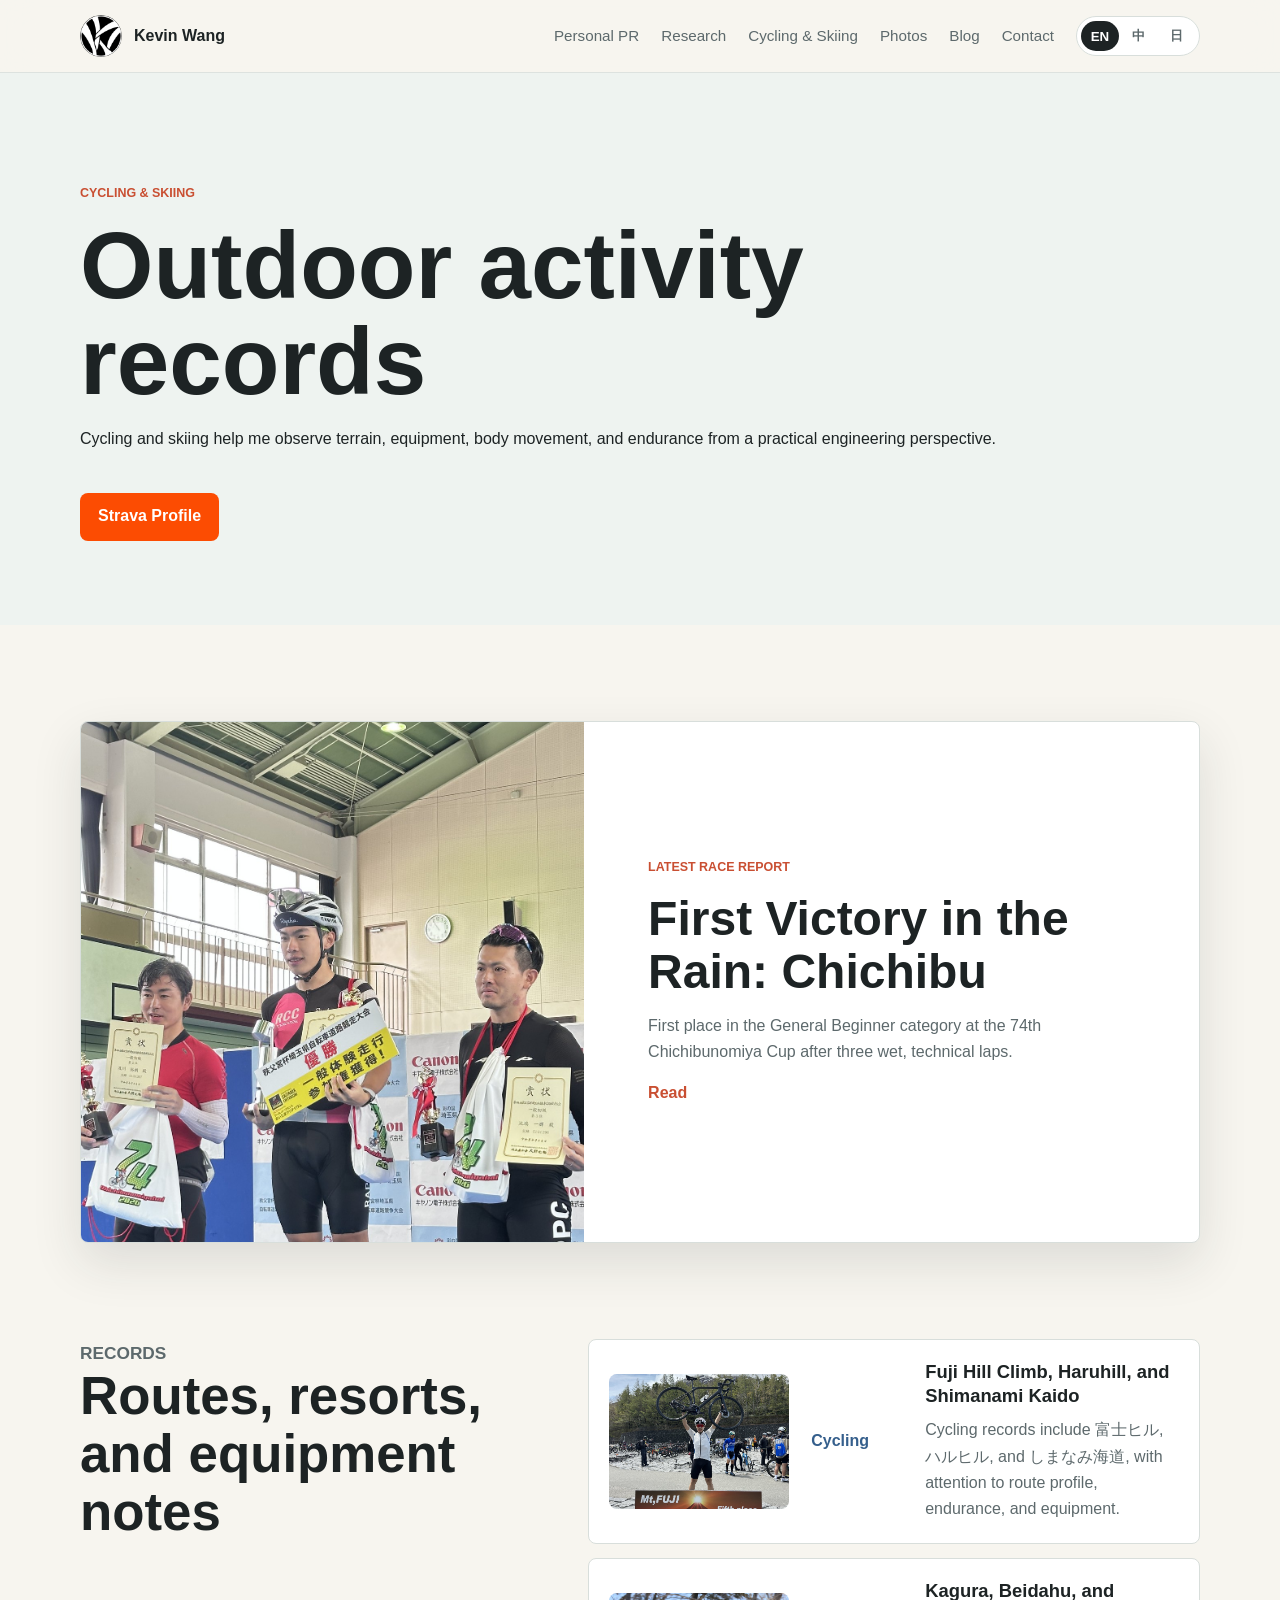
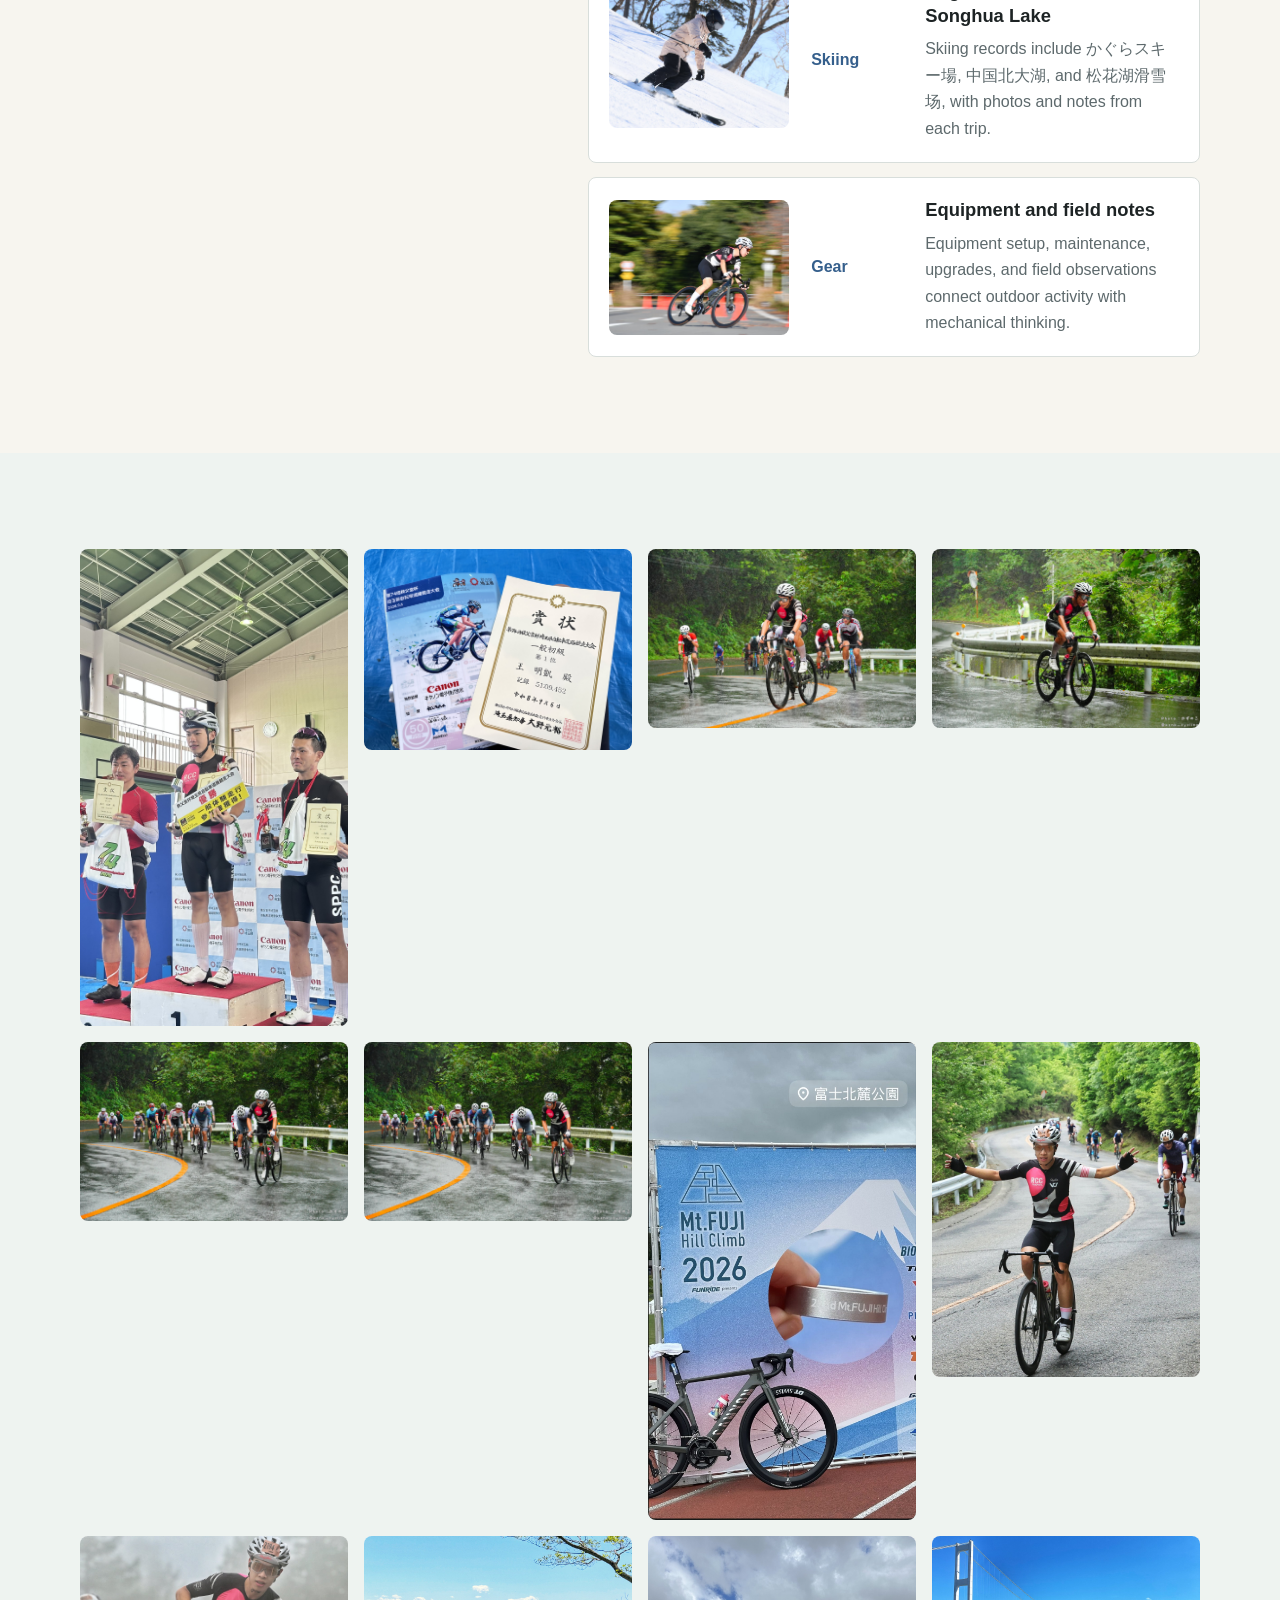
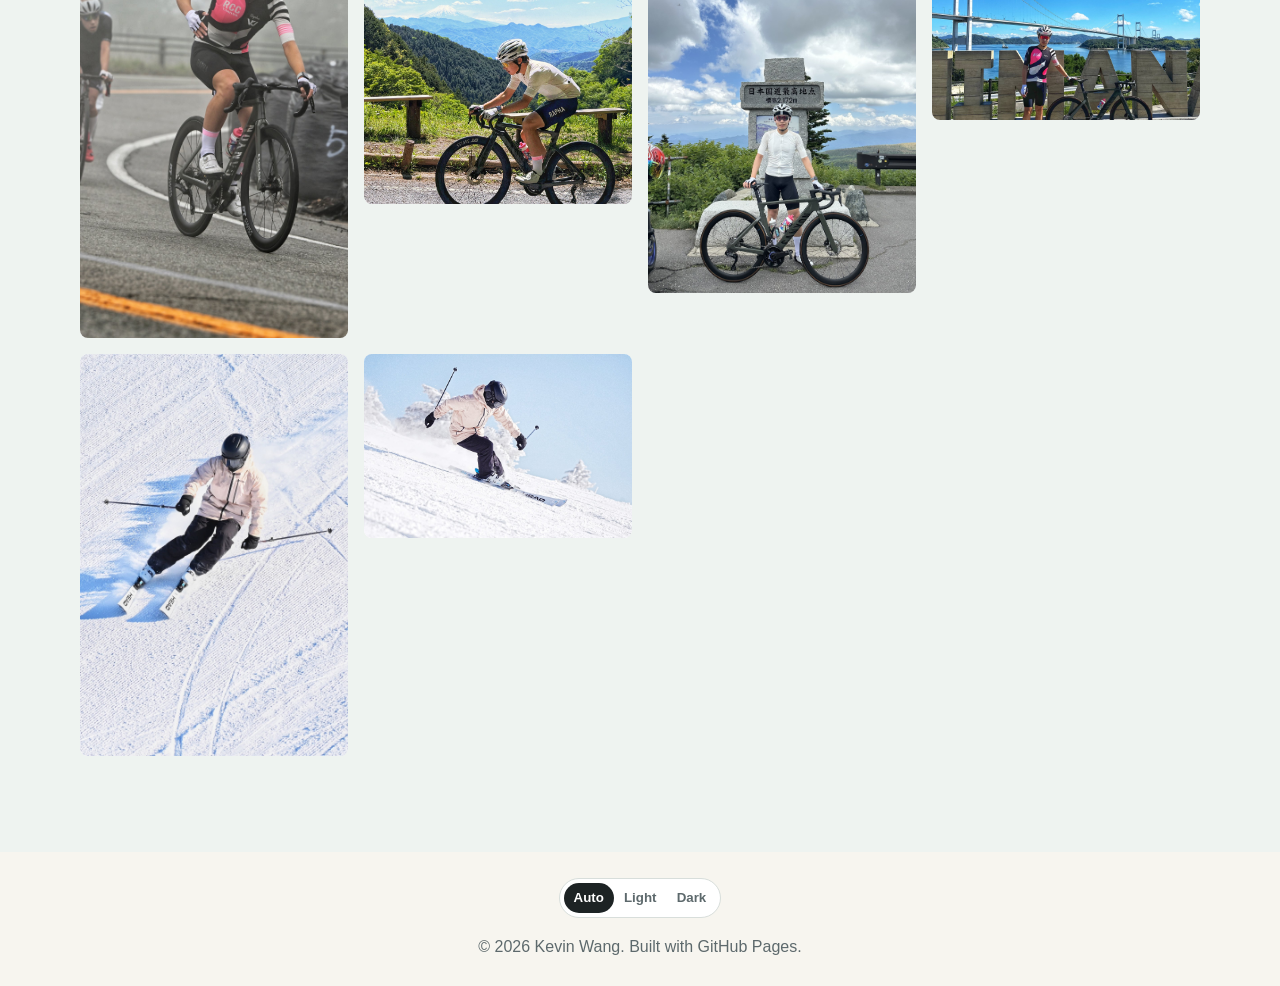
==== commit 64ac83db: "Add Chichibu race victory report" ====
--- a/activity.html
+++ b/activity.html
@@ -47,6 +47,20 @@
       </div>
     </section>
 
+    <section class="section race-report-section">
+      <div class="section-inner">
+        <a class="race-report-feature" href="chichibu-cup-first-victory.html">
+          <img src="assets/images/activity/chichibu-podium-victory.jpg" alt="Kevin Wang on the winner's podium at the Chichibunomiya Cup">
+          <div class="race-report-copy">
+            <p class="section-kicker" data-i18n="activity.report.kicker">Latest Race Report</p>
+            <h2 data-i18n="activity.report.title">First Victory in the Rain: Chichibu</h2>
+            <p data-i18n="activity.report.body">First place in the General Beginner category at the 74th Chichibunomiya Cup after three wet, technical laps.</p>
+            <span class="blog-card-action" data-i18n="blog.read">Read</span>
+          </div>
+        </a>
+      </div>
+    </section>
+
     <section class="section">
       <div class="section-inner activity-layout">
         <div class="section-heading compact">
@@ -85,6 +99,12 @@
     <section class="section section-muted">
       <div class="section-inner">
         <div class="activity-photo-grid">
+          <figure tabindex="0"><img src="assets/images/activity/chichibu-podium-victory.jpg" alt="Winner's podium at the Chichibunomiya Cup"><figcaption>First career victory</figcaption></figure>
+          <figure tabindex="0"><img src="assets/images/activity/chichibu-winner-certificate.jpg" alt="Chichibunomiya Cup winner's certificate"><figcaption>General Beginner, first place</figcaption></figure>
+          <figure tabindex="0"><img src="assets/images/activity/chichibu-rain-pack.jpg" alt="Racing in the pack during heavy rain in Chichibu"><figcaption>Climbing with the pack</figcaption></figure>
+          <figure tabindex="0"><img src="assets/images/activity/chichibu-rain-solo.jpg" alt="Kevin Wang racing alone in heavy rain"><figcaption>Rain-soaked race line</figcaption></figure>
+          <figure tabindex="0"><img src="assets/images/activity/chichibu-rain-attack.jpg" alt="Kevin Wang leading an attack on a wet climb"><figcaption>Driving the pace uphill</figcaption></figure>
+          <figure tabindex="0"><img src="assets/images/activity/chichibu-rain-breakaway.jpg" alt="Kevin Wang moving clear at the front of the group"><figcaption>The decisive move</figcaption></figure>
           <figure tabindex="0"><img src="assets/images/activity/fuji-hill-silver-ring.jpg" alt="Mt. Fuji Hill Climb silver ring"><figcaption>Silver Ring</figcaption></figure>
           <figure tabindex="0"><img src="assets/images/activity/fuji-hill-climb-road.jpg" alt="Cycling during Mt. Fuji Hill Climb"><figcaption>Fuji Hill climb</figcaption></figure>
           <figure tabindex="0"><img src="assets/images/activity/fuji-hill-fog-climb.jpg" alt="Cycling through fog at Mt. Fuji Hill Climb"><figcaption>Foggy upper slopes</figcaption></figure>
--- a/assets/css/styles.css
+++ b/assets/css/styles.css
@@ -471,6 +471,19 @@
   border-radius: 8px;
   background: var(--surface);
   box-shadow: var(--shadow);
+  transition: transform 0.2s ease, box-shadow 0.2s ease, border-color 0.2s ease;
+}
+
+.blog-card:hover,
+.blog-card:focus {
+  transform: translateY(-6px);
+  border-color: var(--accent);
+  box-shadow: 0 28px 65px rgba(32, 39, 38, 0.18);
+}
+
+.blog-card:focus {
+  outline: 2px solid var(--accent);
+  outline-offset: 4px;
 }
 
 .blog-card h2 {
@@ -484,11 +497,19 @@
   color: var(--muted);
 }
 
-.blog-card a {
+.blog-card-action {
   width: fit-content;
   margin-top: auto;
   color: var(--accent);
   font-weight: 900;
+}
+
+.blog-card.is-draft {
+  cursor: default;
+}
+
+.blog-card-featured {
+  border-top: 4px solid var(--accent);
 }
 
 .blog-date {
@@ -568,6 +589,21 @@
 
 .blog-post-body p {
   margin: 0;
+}
+
+.blog-post-body h2 {
+  margin: 20px 0 -6px;
+  font-size: clamp(1.35rem, 3vw, 1.8rem);
+  line-height: 1.3;
+}
+
+.blog-post-body blockquote {
+  margin: 6px 0;
+  padding: 18px 22px;
+  border-left: 4px solid var(--accent);
+  background: var(--surface-soft);
+  color: var(--ink);
+  font-weight: 800;
 }
 
 .result-list {
@@ -725,6 +761,62 @@
   background: #fc4c02;
   color: #fff;
   font-weight: 900;
+}
+
+.race-report-section {
+  padding-bottom: 0;
+}
+
+.race-report-feature {
+  display: grid;
+  grid-template-columns: minmax(260px, 0.9fr) minmax(0, 1.1fr);
+  overflow: hidden;
+  border: 1px solid var(--line);
+  border-radius: 8px;
+  background: var(--surface);
+  box-shadow: var(--shadow);
+  transition: transform 0.2s ease, box-shadow 0.2s ease, border-color 0.2s ease;
+}
+
+.race-report-feature:hover,
+.race-report-feature:focus {
+  transform: translateY(-6px);
+  border-color: var(--accent);
+  box-shadow: 0 28px 65px rgba(32, 39, 38, 0.18);
+}
+
+.race-report-feature:focus {
+  outline: 2px solid var(--accent);
+  outline-offset: 4px;
+}
+
+.race-report-feature > img {
+  width: 100%;
+  height: 100%;
+  max-height: 520px;
+  object-fit: cover;
+  object-position: 50% 35%;
+}
+
+.race-report-copy {
+  display: grid;
+  align-content: center;
+  gap: 14px;
+  padding: clamp(28px, 5vw, 64px);
+}
+
+.race-report-copy h2,
+.race-report-copy p {
+  margin: 0;
+}
+
+.race-report-copy h2 {
+  font-size: clamp(1.8rem, 4vw, 3rem);
+  line-height: 1.12;
+}
+
+.race-report-copy > p:not(.section-kicker) {
+  color: var(--muted);
 }
 
 .ride-list {
@@ -898,6 +990,15 @@
     gap: 28px;
   }
 
+  .race-report-feature {
+    grid-template-columns: 1fr;
+  }
+
+  .race-report-feature > img {
+    max-height: 460px;
+    aspect-ratio: 4 / 3;
+  }
+
   .project-grid,
   .gallery-grid,
   .blog-grid {
@@ -956,4 +1057,8 @@
   .activity-photo-grid {
     grid-template-columns: 1fr;
   }
-}
+
+  .race-report-copy {
+    padding: 26px 22px;
+  }
+}
